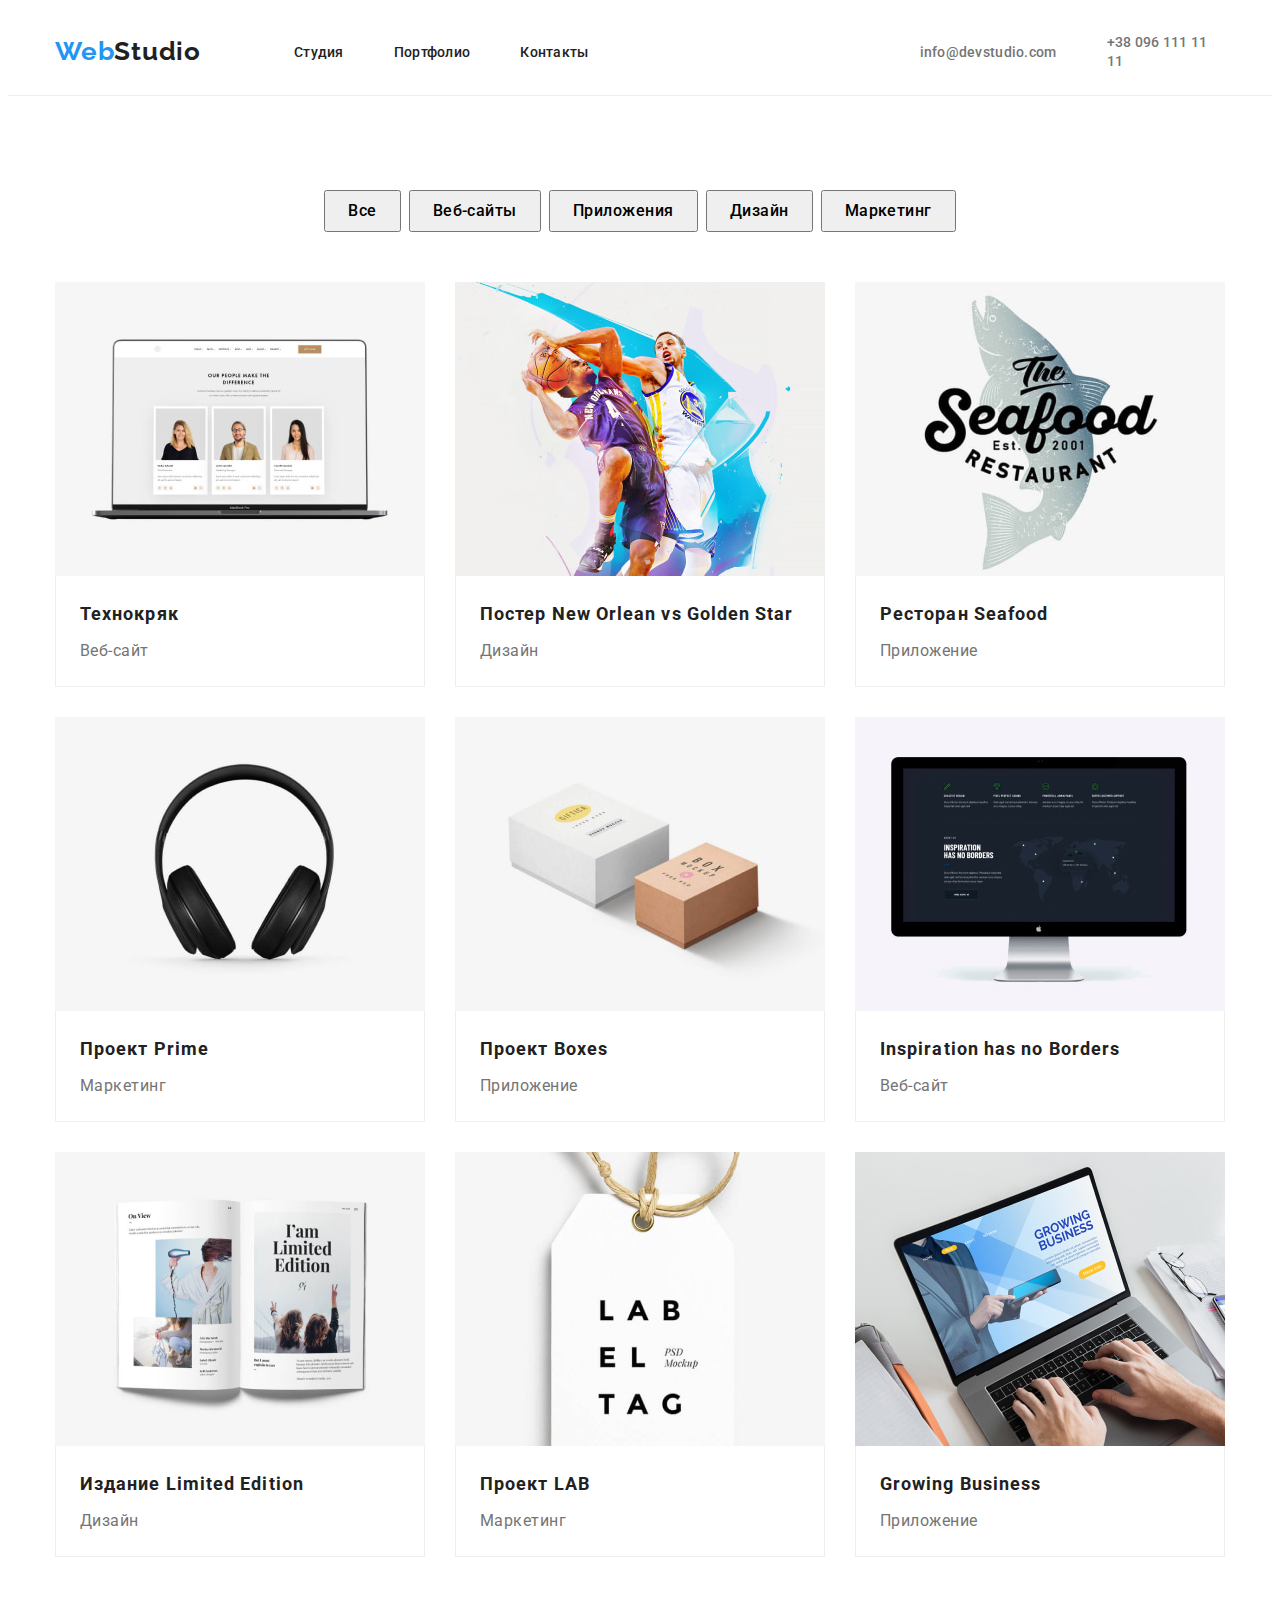
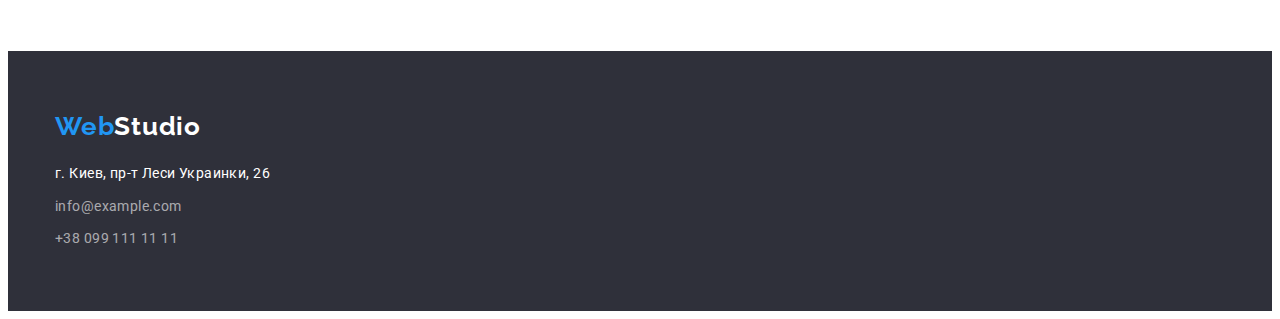
==== portfolio.html @ 8e9614be "Initial commit" ====
<!DOCTYPE html>
<html lang="ru">
<head>
  <meta charset="UTF-8">
  <meta http-equiv="X-UA-Compatible" content="IE=edge">
  <meta name="viewport" content="width=device-width, initial-scale=1.0">
  <title>Document</title>
  <link rel="stylesheet" href="https://cdnjs.cloudflare.com/ajax/libs/modern-normalize/1.1.0/modern-normalize.min.css"
    integrity="sha512-wpPYUAdjBVSE4KJnH1VR1HeZfpl1ub8YT/NKx4PuQ5NmX2tKuGu6U/JRp5y+Y8XG2tV+wKQpNHVUX03MfMFn9Q=="
    crossorigin="anonymous" referrerpolicy="no-referrer" />
  <link rel="preconnect" href="https://fonts.googleapis.com" />
  <link rel="preconnect" href="https://fonts.gstatic.com" crossorigin />
  <link
    href="https://fonts.googleapis.com/css2?family=Montserrat:wght@400;700&family=Raleway:wght@700&family=Roboto:wght@400;500;700;900&display=swap"
    rel="stylesheet" />
    <link rel="stylesheet" href="./css/reset.css">
  <link rel="stylesheet" href="./css/style.css">
</head>
<!--my content-->
<body>
  <!--navigation section-->
  <header class="header">
    <div class="container head-container">
      <nav class="navigation">
        <a href="./index.html" class="logo up-logo">Web<span class="second-logo-color">Studio</span></a>
        <ul class="header-list">
          <li class="header-item">
            <a href="./index.html" class="header-link-studio">Студия</a>
          </li>
          <li class="header-item">
            <a href="./portfolio.html" class="header-link">Портфолио</a>
          </li>
          <li class="header-item">
            <a href="" class="header-link">Контакты</a>
          </li>
        </ul>
      </nav>
      <ul class="header-list">
        <li class="header-item"><a href="mailto:info@devstudio.com" class="header-link_mail">info@devstudio.com</a></li>
        <li class="header-item"><a href="tel:+380961111111" class="header-link-tel">+38 096 111 11 11</a></li>
      </ul>
    </div>
  </header>
  <!-- Main section -->
  <main> 
  <section class="main-p-section">
  <div class="container main-p-container">
  <ul class="p-main-list">
  <li class="p-main-item"><button type="button"
     class="portfolio-btn">Все</button></li>
  <li class="p-main-item"><button type="button"
     class="portfolio-btn">Веб-сайты</button></li>
  <li class="p-main-item"><button type="button" 
    class="portfolio-btn">Приложения</button></li>
  <li class="p-main-item"><button type="button" 
    class="portfolio-btn">Дизайн</button></li>
  <li class="p-main-item"><button type="button" 
    class="portfolio-btn">Маркетинг</button></li>
  </ul>
    <ul class="srevies-box">
    <li class="main-img"><img src="./img_portfolio/p1.jpg"
    alt="технокряк" width="370" height="294">
    <div class="main-servies-name">
    <h3 class="main-servies">Технокряк</h3>
    <p class="main-description">Веб-сайт</p>
    </div>
    </li>
    
    <li class="main-img"><img src="./img_portfolio/p2.jpg" 
    alt="баскетболисты" width="370" height="294">
    <div class="main-servies-name">
    <h3 class="main-servies">Постер New Orlean vs Golden Star</h3>
    <p class="main-description">Дизайн</p>
    </div>

    </li>
    <li class="main-img"><img src="./img_portfolio/p3.jpg" 
    alt="ресторан Seafood" width="370" height="294">
    <div class="main-servies-name">
    <h3 class="main-servies">Ресторан Seafood</h3>
    <p class="main-description">Приложение</p>
    </div>
    </li>
    <li class="main-img"><img src="./img_portfolio/p4.jpg" 
    alt="наушники" width="370" height="294">
    <div class="main-servies-name">
    <h3 class="main-servies">Проект Prime</h3>
    <p class="main-description">Маркетинг</p>
    </div>
    </li>
    <li class="main-img"><img src="./img_portfolio/p5.jpg" 
    alt="боксы" width="370" height="294">
    <div class="main-servies-name">
    <h3 class="main-servies">Проект Boxes</h3>
    <p class="main-description">Приложение</p>
    </div>
    </li>
    <li class="main-img"><img src="./img_portfolio/p6.jpg" 
    alt="монитор" width="370" height="294">
    <div class="main-servies-name">
    <h3 class="main-servies">Inspiration has no Borders</h3>
    <p class="main-description">Веб-сайт</p>
    </div>
    </li>
    <li class="main-img"><img src="./img_portfolio/p7.jpg" 
    alt="журнал" width="370" height="294">
    <div class="main-servies-name">
    <h3 class="main-servies">Издание Limited Edition</h3>
    <p class="main-description">Дизайн</p>
    </div>
    </li>
    <li class="main-img"><img src="./img_portfolio/p8.jpg" 
    alt="лейба" width="370" height="294">
    <div class="main-servies-name">
    <h3 class="main-servies">Проект LAB</h3>
    <p class="main-description">Маркетинг</p>
    </div>
    </li>
    <li class="main-img"><img src="./img_portfolio/p9.jpg" 
    alt="работа с ноутбуком" width="370" height="294">
    <div class="main-servies-name">
    <h3 class="main-servies">Growing Business</h3>
    <p class="main-description">Приложение</p>
    </div>
    </li>
    </ul> 
    </div>
  </section>
  </main>

  <!--footer section-->
  <footer class="footer">
    <div class="container footer-container">
      <a href="/index.html" class="logo down-logo">Web<span class="footer-color-logo">Studio</span></a>
      <address class="address">
        <ul class="address-list">
          <li class="address-item"> <a href="https://goo.gl/maps/MGz1qRWNT3Urb2ix9" class="footer-address" target="_blank"
              rel="noopener noreferrer nofollow">г. Киев, пр-т
              Леси Украинки, 26</a> </li>
          <li class="address-item"><a href="mailto:info@example.com" class="fmail">info@example.com</a> </li>
          <li class="address-item"> <a href="tel:+380991111111" class="ftel">+38 099 111 11 11</a> </li>
        </ul>
      </address>
    </div>
  </footer>
</body>

</html>
---- css/style.css ----
*,
*::before,
*::after {
    box-sizing: border-box;
}

/* img {
    display: block;
} */
:root {
    --body-color: #ffffff;
    --logo-color: #2196f3;
    --second-logo-color: #212121;
    --main-background-color: #2f303a;
    --header-link: #212121;
    --btn-back: #2196f3;
    --btn-color: #ffffff;
    --team-background-color: #f5f4fa;
    --footer-background: #2f303a;
    --header-link-studio: #212121;
    --header-link_mail: #757575;
    --header-link-tel: #757575;
    --main-title: #ffffff;
    --main-h: #212121;
    --main-text: #757575;
    --about: #212121;
    --team: #212121;
    --team-name: #212121;
    --team-post: #757575;
    --main-servies: #212121;
    --main-description: #757575;
    --footer-color-logo: #ffffff;
    --footer-address: #ffffff;
}

body {
    font-family: Roboto, sans-serif;
}

/* Header section */
.container {
    width: 1200px;
    padding-left: 15px;
    padding-right: 15px;
    margin-left: auto;
    margin-right: auto;
}
.header {
    padding: 24px 0px 25px 0px;
    border-bottom: 1px solid #eeeeee;
}
.head-container {
    display: flex;
    align-items: center;
}

.navigation {
    display: flex;
    align-items: center;
}

.up-logo {
    margin-right: 93px;
}
.header-list {
    display: flex;
    align-items: center;
}

.header-item + .header-item {
    margin-left: 50px;
}
.header-link_mail {
    margin-left: 331px;
}

.logo {
    font-family: Raleway;
    font-weight: 700;
    font-size: 26px;
    line-height: 1.19;
    letter-spacing: 0.03em;
    color: var(--logo-color);
}

.second-logo-color {
    font-family: Raleway;
    font-weight: 700;
    font-size: 26px;
    line-height: 1.19;
    letter-spacing: 0.03em;
    color: var(--second-logo-color);
}

.header-link-studio {
    font-weight: 500;
    font-size: 14px;
    line-height: 1.14;
    letter-spacing: 0.02em;
    text-decoration: none;
    color: var(--header-link-studio);
}

.header-link {
    font-weight: 500;
    font-size: 14px;
    line-height: 1.14;
    letter-spacing: 0.02em;
    text-decoration: none;
    color: var(--header-link);
}

.header-link:hover,
.header-link:focus {
    color: var(--logo-color);
}
.header-link-studio:hover,
.header-link-studio:focus {
    color: var(--logo-color);
}

.header-link_mail {
    font-family: Roboto;
    font-style: normal;
    font-weight: 500;
    font-size: 14px;
    line-height: 1.14;
    letter-spacing: 0.02em;
    color: var(--header-link_mail);
}
.header-link-tel {
    font-family: Roboto;
    font-style: normal;
    font-weight: 500;
    font-size: 14px;
    line-height: 1.14;
    letter-spacing: 0.02em;
    color: var(--header-link-tel);
}
.header-link_mail:hover,
.header-link_mail:focus {
    color: var(--logo-color);
}
.header-link-tel:hover,
.header-link-tel:focus {
    color: var(--logo-color);
}
ul {
    list-style: none;
}
a {
    text-decoration: none;
}

/* Main section */

.main-title-container {
    display: flex;
    text-align: center;
    text-transform: uppercase;
    flex-direction: column;
}
.main-title {
    margin-bottom: 30px;
}
.btn {
    padding: 10px 32px;
}

.list-section {
    padding: 94px 0px 0px;
}
.main-list {
    display: flex;
    align-items: center;
}

.main-item {
    width: 270px;
    margin-right: 30px;
}
.main-item:last-child {
    margin-right: 0px;
}
.main-h {
    margin-bottom: 10px;
}

.main-section {
    padding: 200px 0px;
    background-color: var(--main-background-color);
}
.main-title {
    font-family: Roboto;
    font-size: 44px;
    line-height: 1.5;
    color: var(--main-title);
}
.btn {
    font-family: Roboto;
    font-style: normal;
    font-weight: bold;
    font-size: 16px;
    line-height: 1.87;
    letter-spacing: 0.06em;
    background-color: var(--btn-back);
    color: var(--btn-color);
    cursor: pointer;
}
/* description section */
.main-h {
    font-family: Roboto;
    font-size: 14px;
    line-height: 1.14;
    letter-spacing: 0.03em;
    text-transform: uppercase;
    color: var(--main-h);
}
.main-text {
    font-family: Roboto;
    font-size: 14px;
    line-height: 1.71;
    letter-spacing: 0.03em;
    color: var(--main-text);
}

/* about company */
.about-section {
    padding-top: 94px;
    padding-bottom: 94px;
}

.about-list {
    display: flex;
    align-items: center;
}
.about-item + .about-item {
    margin-left: 30px;
}

.about {
    display: flex;
    justify-content: center;
    margin-bottom: 50px;
    font-family: Roboto;
    font-size: 36px;
    line-height: 1.16;
    letter-spacing: 0.03em;
    color: var(--about);
}
/* team section */

.team-section {
    padding: 94px 0px 94px 0px;
    background-color: var(--team-background-color);
}
.team-list {
    display: flex;
    justify-content: center;
}
.team-item + .team-item {
    margin-left: 30px;
}
.team-name-item {
    padding-top: 30px;
    padding-bottom: 30px;
    text-align: center;
    background: #ffffff;
    box-shadow: 0px 1px 3px rgb(0 0 0 / 12%), 0px 1px 1px rgb(0 0 0 / 14%),
        0px 2px 1px rgb(0 0 0 / 20%);
    border-radius: 0px 0px px 4px 4px;
}

.team-name {
    margin-bottom: 10px;
}

.team {
    margin-bottom: 50px;
    display: flex;
    justify-content: center;
    font-family: Roboto;
    font-size: 36px;
    line-height: 1.16;
    letter-spacing: 0.03em;
    color: var(--team);
}
.team-name {
    font-family: Roboto;
    font-style: normal;
    font-weight: 500;
    font-size: 16px;
    line-height: 1.18;
    letter-spacing: 0.03em;
    color: var(--team-name);
}
.team-post {
    font-family: Roboto;
    font-style: normal;
    font-weight: normal;
    font-size: 16px;
    line-height: 1.18;
    letter-spacing: 0.03em;
    color: var(--team-post);
}
/* portfolio */

.p-main-list {
    display: flex;
    list-style: none;
    justify-content: center;
    margin-bottom: 50px;
}
.main-p-section {
    padding-top: 94px;
    padding-bottom: 94px;
}
.p-main-item + .p-main-item {
    margin-left: 8px;
}

.portfolio-btn {
    padding: 6px 22px;
}
.portfolio-btn:hover,
.portfolio-btn:focus {
    color: white;
    background-color: var(--logo-color);
}
img {
    display: block;
}
.portfolio-btn {
    cursor: pointer;
    font-family: Roboto;
    font-style: normal;
    font-weight: 500;
    font-size: 16px;
    line-height: 1.62;
    letter-spacing: 0.03em;
}

.main-servies-name {
    padding-top: 20px;
    background: #ffffff;
    border: 1px solid #eeeeee;
    border-top: none;
    box-sizing: border-box;
    padding-left: 24px;
    padding-bottom: 20px;
    padding-right: 24px;
}
.main-servies {
    margin-bottom: 4px;
}
.srevies-box {
    margin: 0;
    padding: 0;
    list-style: none;
    display: flex;
    flex-wrap: wrap;
    margin-top: -30px;
    margin-left: -30px;
}

.main-img {
    margin-left: 30px;
    margin-top: 30px;
    flex-basis: calc(100% / 3 - 30px);
}
.main-servies {
    font-family: Roboto;
    font-size: 18px;
    font-weight: bold;
    line-height: 2;
    letter-spacing: 0.06em;
    color: var(--main-servies);
}
.main-description {
    font-family: Roboto;
    font-size: 16px;
    line-height: 1.87;
    letter-spacing: 0.03em;
    color: var(--main-description);
}

/* Footer section */

.footer {
    padding-top: 60px;
    padding-bottom: 60px;
}

.address-item {
    margin-bottom: 9px;
}
.address-item:last-child {
    margin: 0px;
}
.address-list {
    margin-top: 20px;
}
.footer {
    background-color: var(--footer-background);
}
.footer-color-logo {
    color: var(--footer-color-logo);
}
.footer-address {
    font-family: Roboto;
    font-style: normal;
    font-weight: normal;
    font-size: 14px;
    line-height: 1.71;
    letter-spacing: 0.03em;
    color: var(--footer-address);
}
.footer-address:hover,
.footer-address:focus {
    color: var(--logo-color);
}
.fmail,
.ftel {
    font-family: Roboto;
    font-style: normal;
    font-weight: normal;
    font-size: 14px;
    line-height: 1.71;
    letter-spacing: 0.03em;
    color: rgba(255, 255, 255, 0.6);
}

.fmail:hover,
.fmail:focus {
    color: var(--logo-color);
}
.ftel:hover,
.ftel:focus {
    color: var(--logo-color);
}
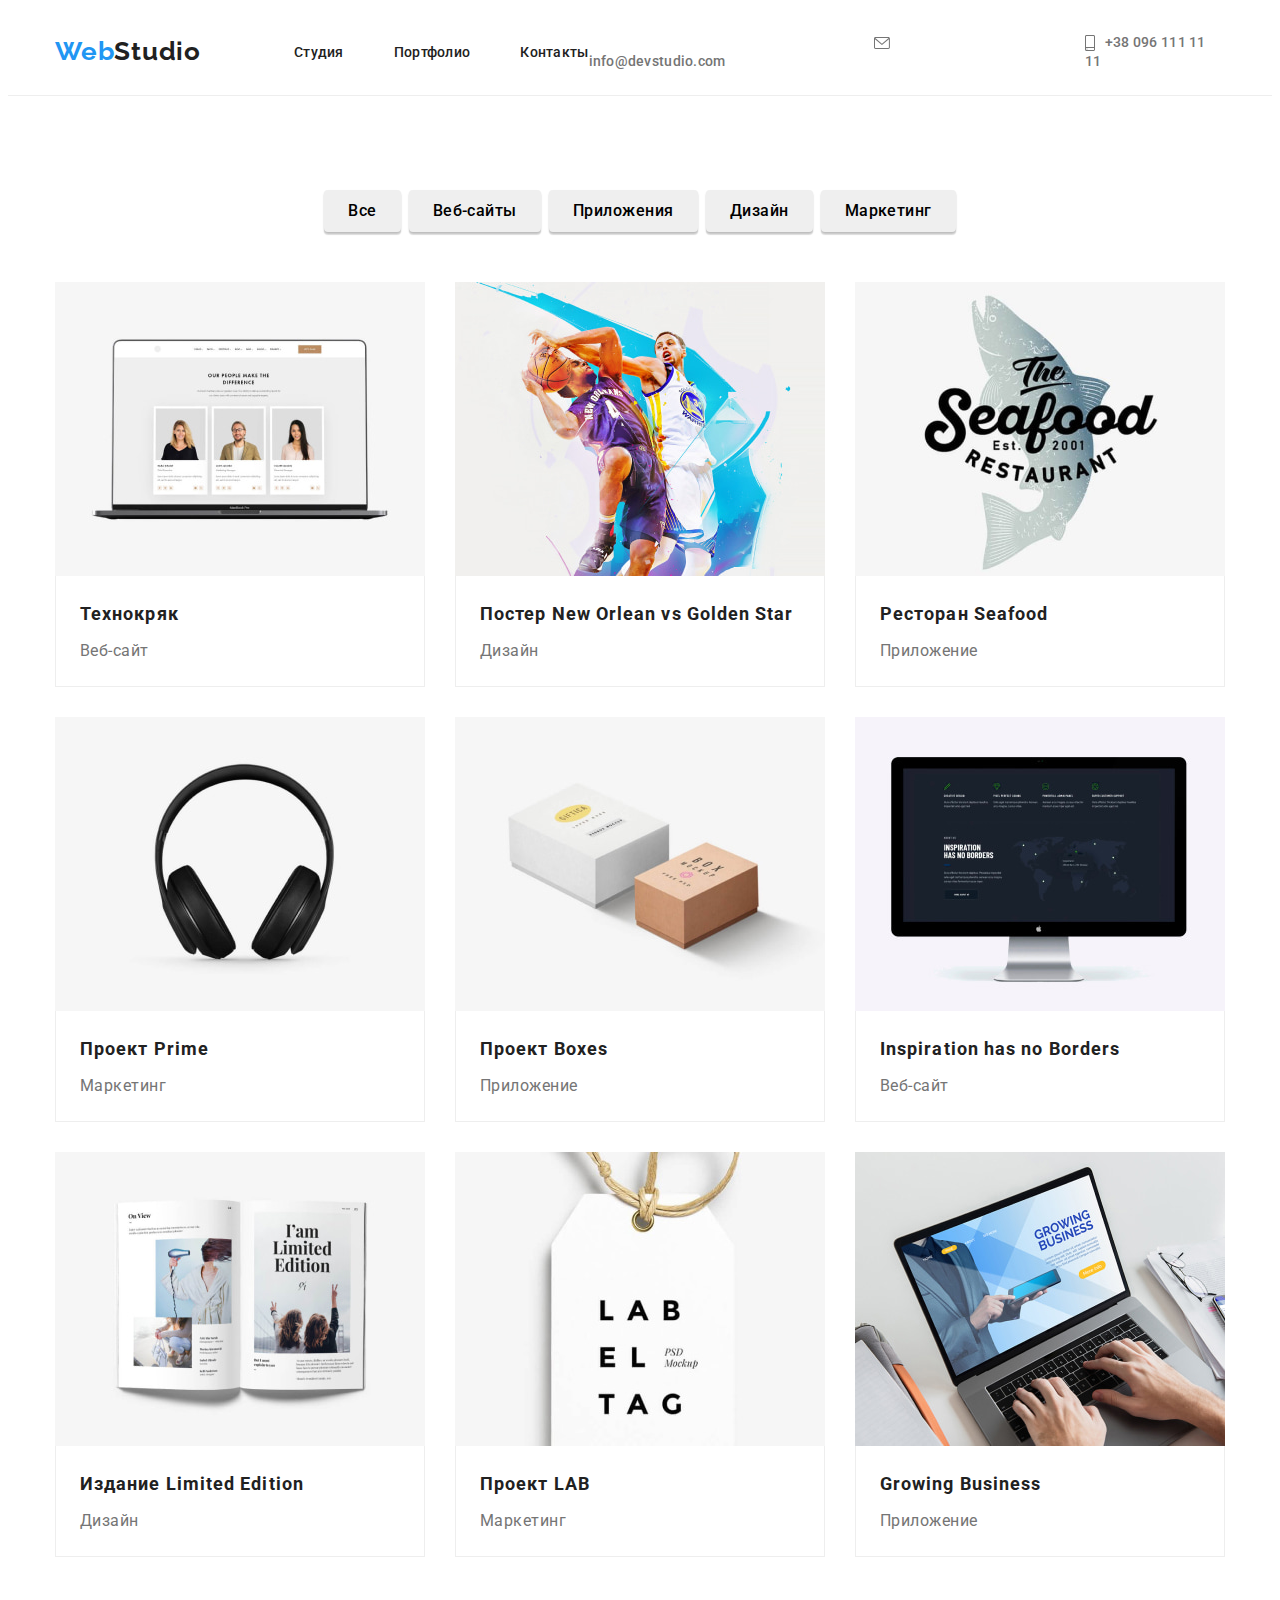
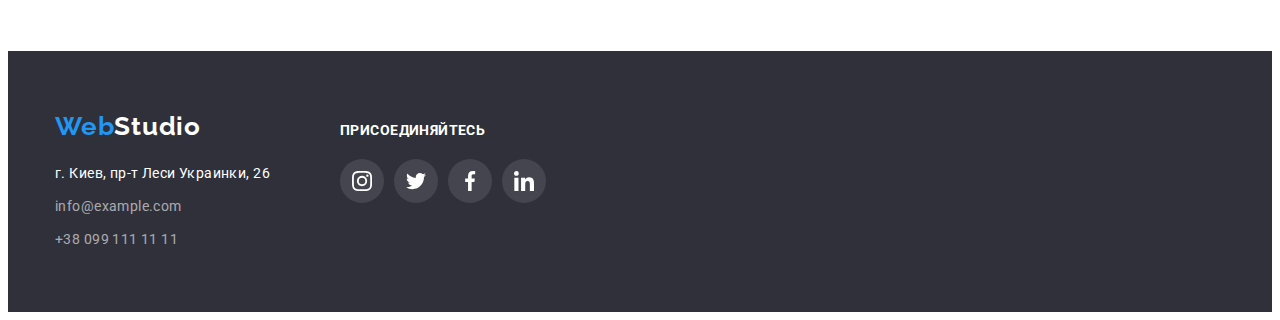
==== commit 64f383f7: "final commit 2 hw 4" ====
--- a/portfolio.html
+++ b/portfolio.html
@@ -36,8 +36,14 @@
         </ul>
       </nav>
       <ul class="header-list">
-        <li class="header-item"><a href="mailto:info@devstudio.com" class="header-link_mail">info@devstudio.com</a></li>
-        <li class="header-item"><a href="tel:+380961111111" class="header-link-tel">+38 096 111 11 11</a></li>
+        <li class="header-item"><a href="mailto:info@devstudio.com" class="header-link_mail"> <svg
+              class="header-mail-icon" width="16" height="12">
+              <use href="/svg icons/icons.svg#envelope"></use>
+            </svg>info@devstudio.com</a></li>
+        <li class="header-item"><a href="tel:+380961111111" class="header-link-tel">
+            <svg class="header-tel-icon" width="10" height="16">
+              <use href="/svg icons/icons.svg#smartphone"></use>
+            </svg>+38 096 111 11 11</a></li>
       </ul>
     </div>
   </header>
@@ -131,16 +137,51 @@
   <!--footer section-->
   <footer class="footer">
     <div class="container footer-container">
-      <a href="/index.html" class="logo down-logo">Web<span class="footer-color-logo">Studio</span></a>
-      <address class="address">
-        <ul class="address-list">
-          <li class="address-item"> <a href="https://goo.gl/maps/MGz1qRWNT3Urb2ix9" class="footer-address" target="_blank"
-              rel="noopener noreferrer nofollow">г. Киев, пр-т
-              Леси Украинки, 26</a> </li>
-          <li class="address-item"><a href="mailto:info@example.com" class="fmail">info@example.com</a> </li>
-          <li class="address-item"> <a href="tel:+380991111111" class="ftel">+38 099 111 11 11</a> </li>
+      <div>
+        <a href="./index.html" class="logo down-logo">Web<span class="footer-color-logo">Studio</span></a>
+        <address class="address">
+          <ul class="address-list">
+            <li class="address-item"> <a href="https://goo.gl/maps/MGz1qRWNT3Urb2ix9" class="footer-address"
+                target="_blank" rel="noopener noreferrer nofollow">г. Киев, пр-т
+                Леси Украинки, 26</a> </li>
+            <li class="address-item"><a href="mailto:info@example.com" class="fmail">info@example.com</a> </li>
+            <li class="address-item"> <a href="tel:+380991111111" class="ftel">+38 099 111 11 11</a> </li>
+          </ul>
+        </address>
+      </div>
+      <div class="footer-socials-field">
+        <h4 class="footer-socials-title">присоединяйтесь</h4>
+        <ul class="footer-socials-list">
+          <li class="footer-socials-item">
+            <a href="" class="footer-socials-link">
+              <svg class="footer-socials-icon">
+                <use href="/svg icons/icons.svg#instagram"></use>
+              </svg>
+            </a>
+          </li>
+          <li class="footer-socials-item">
+            <a href="" class="footer-socials-link">
+              <svg class="footer-socials-icon">
+                <use href="/svg icons/icons.svg#twitter"></use>
+              </svg>
+            </a>
+          </li>
+          <li class="footer-socials-item">
+            <a href="" class="footer-socials-link">
+              <svg class="footer-socials-icon">
+                <use href="/svg icons/icons.svg#facebook"></use>
+              </svg>
+            </a>
+          </li>
+          <li class="footer-socials-item">
+            <a href="" class="footer-socials-link">
+              <svg class="footer-socials-icon">
+                <use href="/svg icons/icons.svg#linkedin"></use>
+              </svg>
+            </a>
+          </li>
         </ul>
-      </address>
+      </div>
     </div>
   </footer>
 </body>
--- a/css/style.css
+++ b/css/style.css
@@ -71,7 +71,17 @@
     margin-left: 50px;
 }
 .header-link_mail {
-    margin-left: 331px;
+    margin-left: 285px;
+}
+.header-mail-icon{
+    margin-right: 10px;
+    vertical-align: middle;
+    fill: currentColor;
+}
+.header-tel-icon{
+    margin-right: 10px;
+    vertical-align: middle;
+    fill: currentColor;
 }
 
 .logo {
@@ -189,6 +199,10 @@
 .main-section {
     padding: 200px 0px;
     background-color: var(--main-background-color);
+    background-repeat: no-repeat;
+    background-position: center;
+    background-size: cover;
+    background-image: linear-gradient(rgba(47, 48, 58, 0.4), rgba(47, 48, 58, 0.4)), url(/images/Img.png)   
 }
 .main-title {
     font-family: Roboto;
@@ -206,8 +220,26 @@
     background-color: var(--btn-back);
     color: var(--btn-color);
     cursor: pointer;
+    border-radius: 4px;
+    border-color: transparent;
+    box-shadow: 0px 4px 4px rgba(0, 0, 0, 0.15);
 }
 /* description section */
+.features-icon{
+    display: flex;
+    align-items: center;
+    justify-content: center;
+    width: 270px;
+    height: 120px;
+    margin-bottom: 30px;
+    background-color: #F5F4FA;
+    border-radius: 4px;
+}
+.features-icon-svg{
+    width: 70px;
+    height: 70px;
+}
+
 .main-h {
     font-family: Roboto;
     font-size: 14px;
@@ -303,6 +335,87 @@
     letter-spacing: 0.03em;
     color: var(--team-post);
 }
+.team-post{
+margin-bottom: 16px;
+}
+.team-socials-list{
+    display: flex;
+    justify-content: center;
+}
+.team-socials-item + .team-socials-item{
+margin-left: 10px;
+}
+.team-socials-icon{
+    width: 20px;
+    height: 20px;
+    fill: #ffffff;
+}
+.team-socials-link{
+    width: 44px;
+    height: 44px;
+    border-radius: 50%;
+    display: flex;
+    align-items: center;
+    justify-content: center;
+    color: #AFB1B8;
+    transition: color 250ms cubic-bezier(0.4, 0, 0.2, 1);
+    transition: background-color 250ms cubic-bezier(0.4, 0, 0.2, 1);
+}
+.team-socials-icon{
+fill: currentColor;
+}
+
+.team-socials-link:hover,
+.team-socials-link:focus{
+    background-color: #2196F3;
+    color: #ffffff
+}
+
+.clients {
+    padding-top: 94px;
+    padding-bottom: 94px;
+}
+.clients-title{
+    font-size: 36px;
+    line-height: 1.16;
+    text-align: center;
+    letter-spacing: 0.03em;
+    color: var(--team-color);
+    margin-bottom: 50px;
+}
+.clients-link{
+    width: 170px;
+    height: 92px;
+    border: 1px solid #AFB1B8;
+    box-sizing: border-box;
+    border-radius: 4px;
+    display: flex;
+    align-items: center;
+    justify-content: center;
+    color: #AFB1B8;
+    transition: color 250ms cubic-bezier(0.4, 0, 0.2, 1);
+}
+.clients-link:hover,
+.clients-link:focus{
+    border-color: #2196F3;
+    color: #2196F3;
+}
+
+.clients-icon{
+    fill: currentColor;
+}
+.clients-list{
+    display: flex;
+    justify-content: center;
+}
+.clients-item + .clients-item{
+margin-left: 30px;
+}
+.clients-icon{
+    width: 106px;
+    height: 60px;
+}
+
 /* portfolio */
 
 .p-main-list {
@@ -338,6 +451,9 @@
     font-size: 16px;
     line-height: 1.62;
     letter-spacing: 0.03em;
+    box-shadow: 0px 3px 1px rgba(0, 0, 0, 0.1), 0px 1px 2px rgba(0, 0, 0, 0.08), 0px 2px 2px rgba(0, 0, 0, 0.12);
+    border-radius: 4px;
+    border-color: transparent;
 }
 
 .main-servies-name {
@@ -390,7 +506,10 @@
     padding-top: 60px;
     padding-bottom: 60px;
 }
-
+.footer-container {
+    display: flex;
+    align-items: baseline;
+}
 .address-item {
     margin-bottom: 9px;
 }
@@ -438,3 +557,49 @@
 .ftel:focus {
     color: var(--logo-color);
 }
+
+.footer-socials-field {
+    margin-left: 70px;
+}
+
+.footer-socials-list{
+display: flex;
+}
+
+.footer-socials-item + .footer-socials-item{
+margin-left: 10px;
+}
+
+.footer-socials-link{
+    width: 44px;
+    height: 44px;
+    border-radius: 50%;
+    display: flex;
+    align-items: center;
+    justify-content: center;
+    background: rgba(255, 255, 255, 0.1);
+    transition: background-color 250ms cubic-bezier(0.4, 0, 0.2, 1);
+}
+
+.footer-socials-link:hover,
+.footer-socials-link:focus{
+background-color: #2196F3;
+}
+
+.footer-socials-icon{
+    width: 20px;
+    height: 20px;
+    fill: #ffffff;
+}
+
+
+
+.footer-socials-title{
+    margin-bottom: 20px;
+    color: #ffffff;
+    font-weight: bold;
+    font-size: 14px;
+    line-height: 1.14;
+    letter-spacing: 0.03em;
+    text-transform: uppercase;
+}